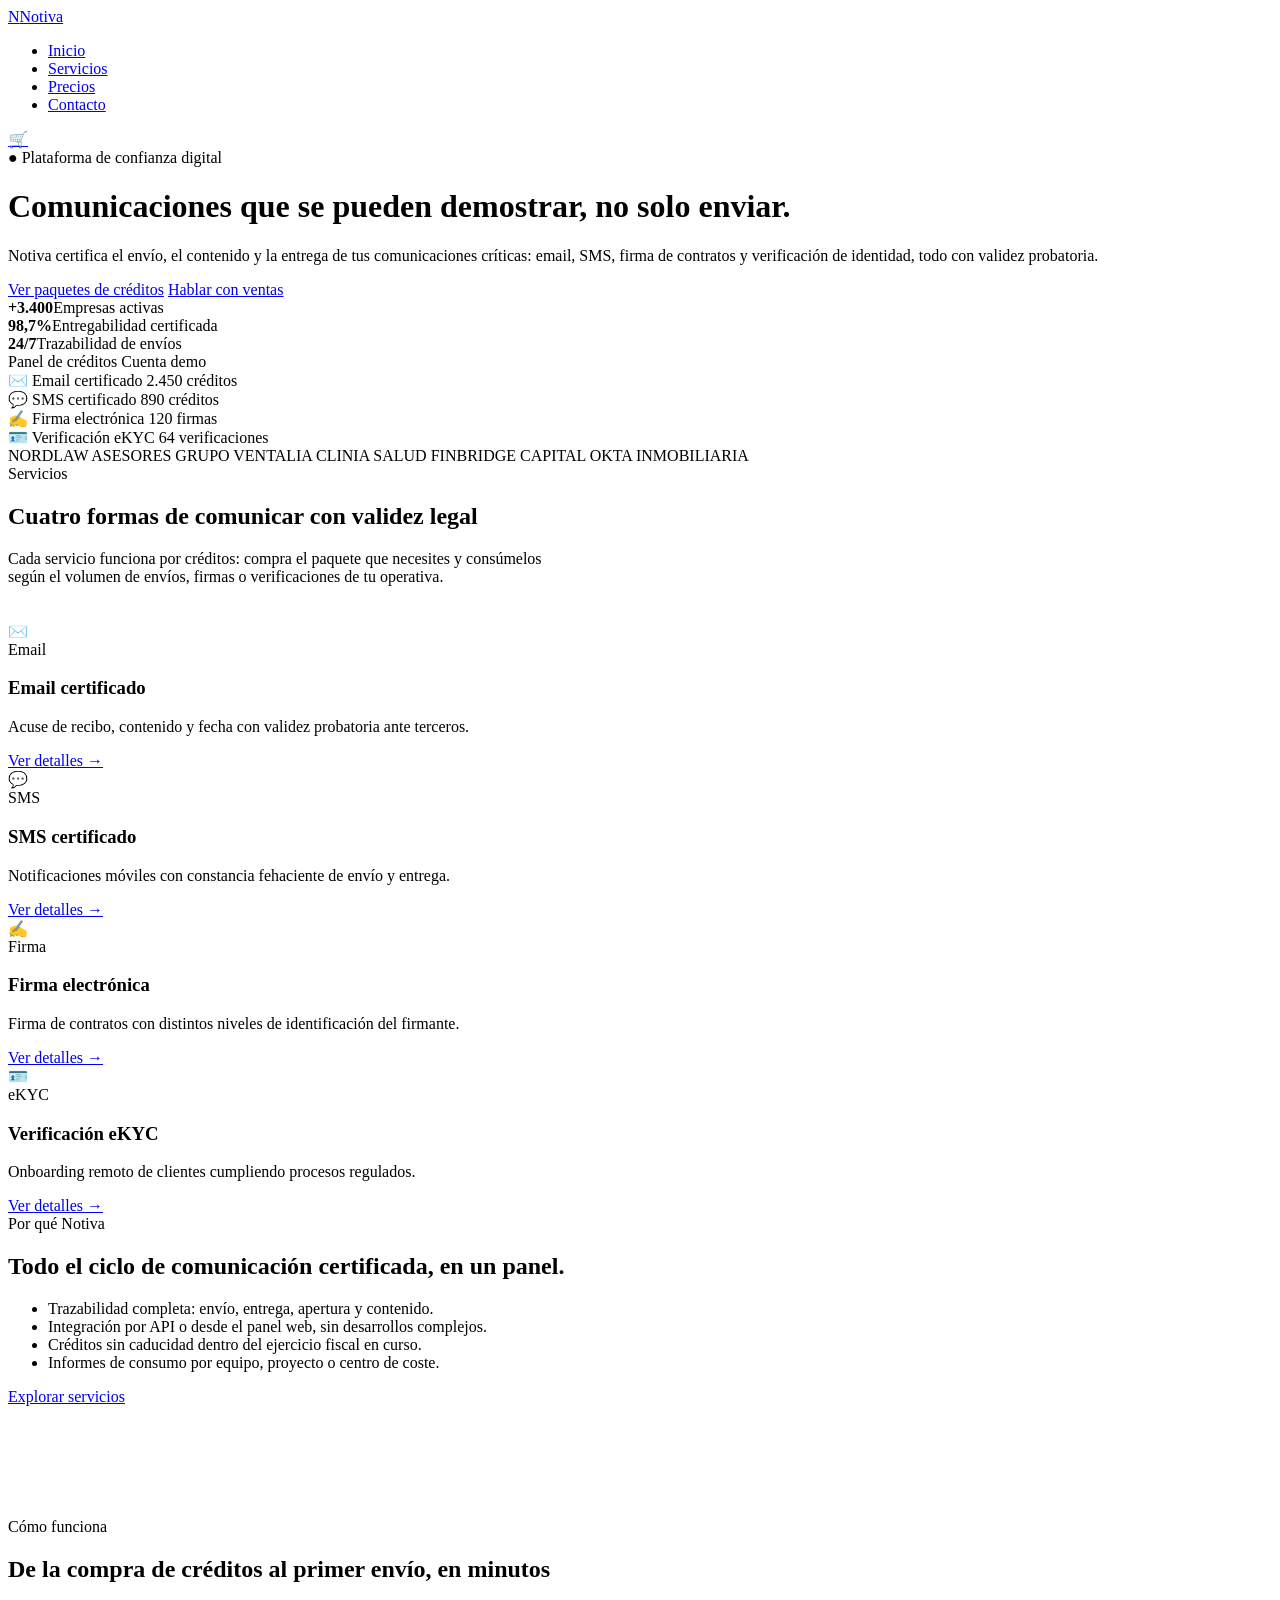
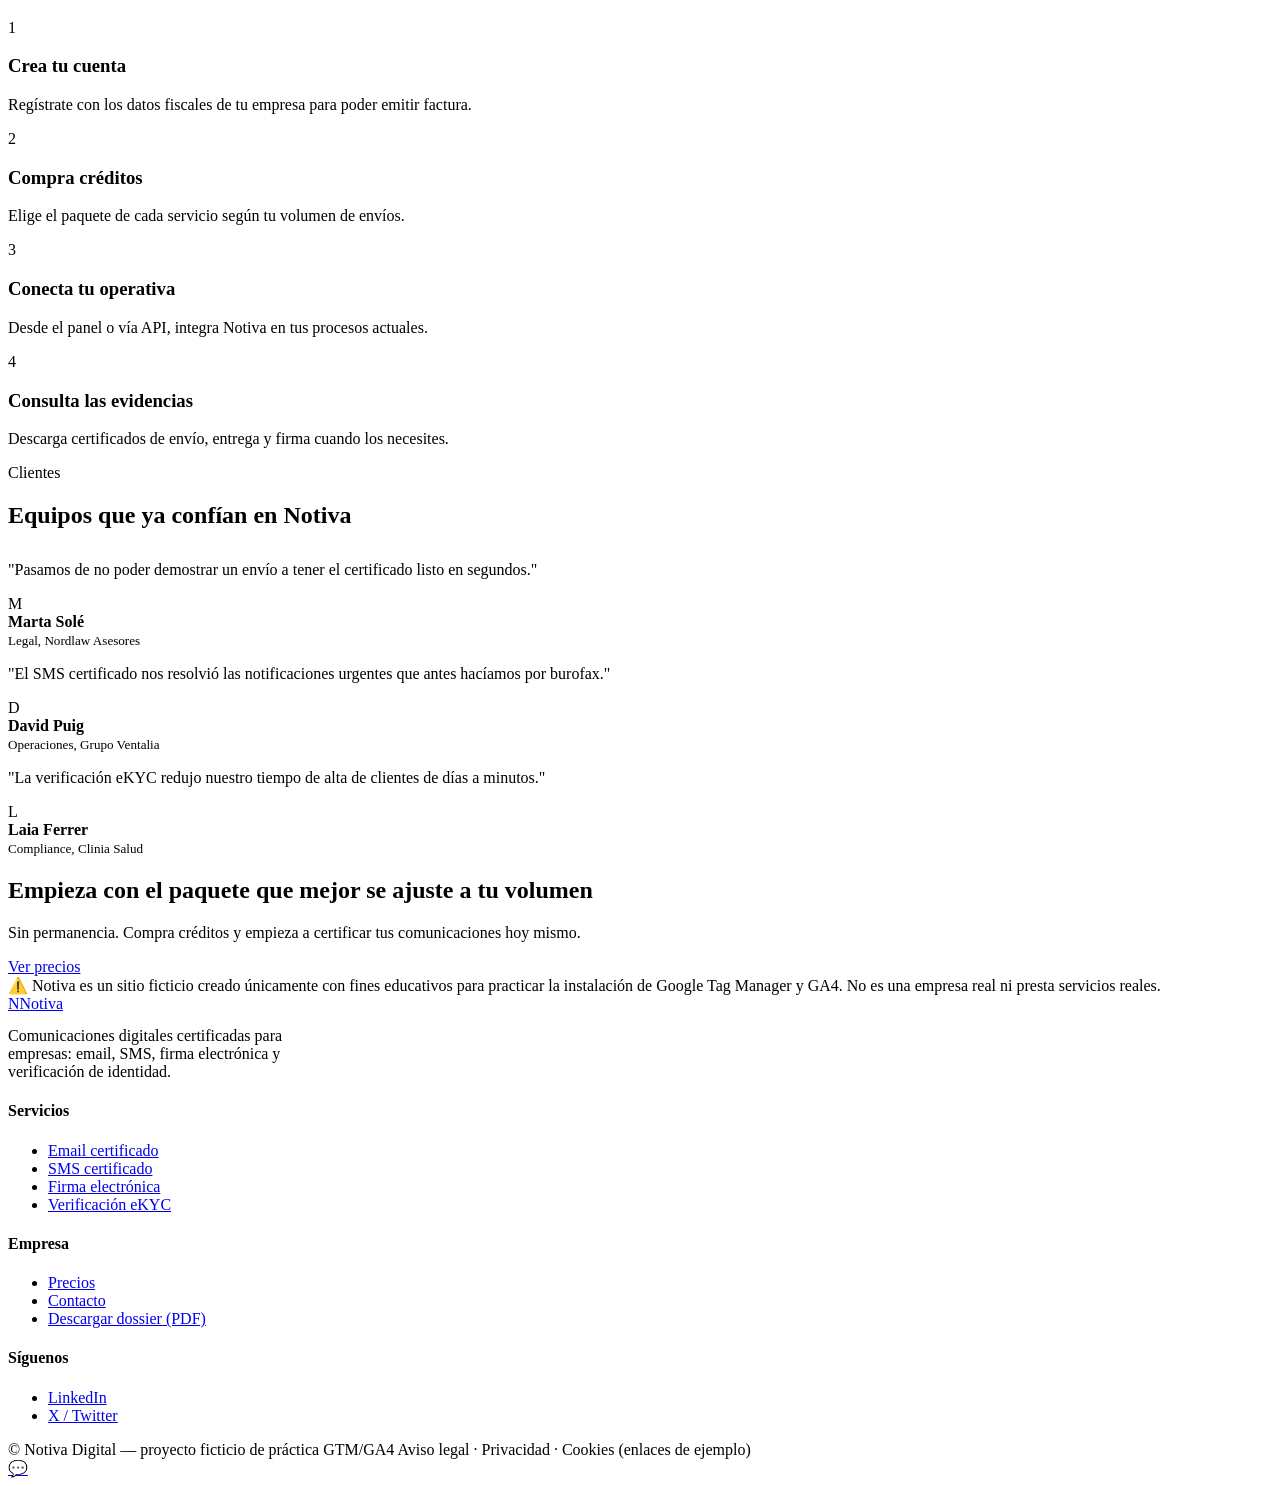
==== index.html @ 17e7657e "Add files via upload Primera versión del sitio Notiva" ====
<!DOCTYPE html>
<html lang="es">
<head>
<meta charset="UTF-8">
<meta name="viewport" content="width=device-width, initial-scale=1.0">
<title>Notiva — Comunicaciones digitales certificadas para empresas</title>
<meta name="description" content="Notiva (sitio ficticio de práctica): email certificado, SMS certificado, firma electrónica y verificación eKYC para empresas.">

<!-- ============================================================
     GOOGLE TAG MANAGER — instala aquí el snippet de <head> (Fase 1)
     Pégalo justo debajo de esta línea.
     ============================================================ -->
<!-- Fin snippet GTM cabecera -->

<link rel="preconnect" href="https://fonts.googleapis.com">
<link rel="preconnect" href="https://fonts.gstatic.com" crossorigin>
<link href="https://fonts.googleapis.com/css2?family=Space+Grotesk:wght@500;700&family=Inter:wght@400;500;600;700;800&display=swap" rel="stylesheet">
<link rel="stylesheet" href="css/styles.css">
</head>
<body>

<!-- ============================================================
     GOOGLE TAG MANAGER (noscript) — pégalo justo después de <body>
     ============================================================ -->
<!-- Fin GTM (noscript) -->

<nav class="nav">
  <div class="nav-inner">
    <a href="index.html" class="logo"><span class="logo-mark">N</span>Notiva</a>
    <ul class="nav-links">
      <li><a href="index.html" class="active">Inicio</a></li>
      <li><a href="servicios.html">Servicios</a></li>
      <li><a href="precios.html">Precios</a></li>
      <li><a href="contacto.html">Contacto</a></li>
    </ul>
    <div class="nav-right">
      <div data-account-area style="display:flex;gap:10px;"></div>
      <a href="carrito.html" class="icon-btn" aria-label="Carrito">
        🛒
        <span class="badge-count" data-cart-badge style="display:none;">0</span>
      </a>
    </div>
  </div>
</nav>

<header class="hero">
  <div class="container hero-grid">
    <div>
      <span class="eyebrow">● Plataforma de confianza digital</span>
      <h1>Comunicaciones que se pueden demostrar, no solo enviar.</h1>
      <p class="lead">Notiva certifica el envío, el contenido y la entrega de tus comunicaciones críticas: email, SMS, firma de contratos y verificación de identidad, todo con validez probatoria.</p>
      <div class="hero-cta">
        <a href="precios.html" class="btn btn-primary">Ver paquetes de créditos</a>
        <a href="contacto.html" class="btn btn-outline">Hablar con ventas</a>
      </div>
      <div class="hero-stats">
        <div class="stat"><b>+3.400</b><span>Empresas activas</span></div>
        <div class="stat"><b>98,7%</b><span>Entregabilidad certificada</span></div>
        <div class="stat"><b>24/7</b><span>Trazabilidad de envíos</span></div>
      </div>
    </div>
    <div class="hero-board">
      <div class="hero-board-head">
        <span>Panel de créditos</span>
        <span>Cuenta demo</span>
      </div>
      <div class="hero-board-row">
        <span class="name">✉️ Email certificado</span>
        <span class="pill pill-purple">2.450 créditos</span>
      </div>
      <div class="hero-board-row">
        <span class="name">💬 SMS certificado</span>
        <span class="pill pill-yellow">890 créditos</span>
      </div>
      <div class="hero-board-row">
        <span class="name">✍️ Firma electrónica</span>
        <span class="pill pill-green">120 firmas</span>
      </div>
      <div class="hero-board-row">
        <span class="name">🪪 Verificación eKYC</span>
        <span class="pill pill-coral">64 verificaciones</span>
      </div>
    </div>
  </div>
</header>

<section class="section--tight">
  <div class="container">
    <div class="logo-strip">
      <span>NORDLAW ASESORES</span>
      <span>GRUPO VENTALIA</span>
      <span>CLINIA SALUD</span>
      <span>FINBRIDGE CAPITAL</span>
      <span>OKTA INMOBILIARIA</span>
    </div>
  </div>
</section>

<section class="section" id="servicios">
  <div class="container">
    <span class="eyebrow">Servicios</span>
    <h2>Cuatro formas de comunicar con validez legal</h2>
    <p style="max-width:560px;">Cada servicio funciona por créditos: compra el paquete que necesites y consúmelos según el volumen de envíos, firmas o verificaciones de tu operativa.</p>

    <div class="grid grid-4" style="margin-top:36px;">
      <div class="card service-card">
        <div class="icon bg-purple">✉️</div>
        <span class="pill pill-purple">Email</span>
        <h3>Email certificado</h3>
        <p>Acuse de recibo, contenido y fecha con validez probatoria ante terceros.</p>
        <a href="servicios.html#email" class="card-link">Ver detalles →</a>
      </div>
      <div class="card service-card">
        <div class="icon bg-yellow">💬</div>
        <span class="pill pill-yellow">SMS</span>
        <h3>SMS certificado</h3>
        <p>Notificaciones móviles con constancia fehaciente de envío y entrega.</p>
        <a href="servicios.html#sms" class="card-link">Ver detalles →</a>
      </div>
      <div class="card service-card">
        <div class="icon bg-green">✍️</div>
        <span class="pill pill-green">Firma</span>
        <h3>Firma electrónica</h3>
        <p>Firma de contratos con distintos niveles de identificación del firmante.</p>
        <a href="servicios.html#firma" class="card-link">Ver detalles →</a>
      </div>
      <div class="card service-card">
        <div class="icon bg-coral">🪪</div>
        <span class="pill pill-coral">eKYC</span>
        <h3>Verificación eKYC</h3>
        <p>Onboarding remoto de clientes cumpliendo procesos regulados.</p>
        <a href="servicios.html#ekyc" class="card-link">Ver detalles →</a>
      </div>
    </div>
  </div>
</section>

<section class="section" style="background:#fff;border-top:1px solid var(--line);border-bottom:1px solid var(--line);">
  <div class="container split">
    <div>
      <span class="eyebrow">Por qué Notiva</span>
      <h2>Todo el ciclo de comunicación certificada, en un panel.</h2>
      <ul class="checklist">
        <li>Trazabilidad completa: envío, entrega, apertura y contenido.</li>
        <li>Integración por API o desde el panel web, sin desarrollos complejos.</li>
        <li>Créditos sin caducidad dentro del ejercicio fiscal en curso.</li>
        <li>Informes de consumo por equipo, proyecto o centro de coste.</li>
      </ul>
      <a href="servicios.html" class="btn btn-dark">Explorar servicios</a>
    </div>
    <div class="card" style="background:var(--ink);color:#fff;">
      <span class="pill pill-purple" style="margin-bottom:16px;">Caso de uso</span>
      <h3 style="color:#fff;">Notificaciones de impago certificadas</h3>
      <p style="color:rgba(255,255,255,.7);">Un departamento financiero envía 1.200 avisos de vencimiento al mes por email y SMS certificado, reduciendo la morosidad un 18% al poder demostrar la entrega ante el cliente.</p>
    </div>
  </div>
</section>

<section class="section">
  <div class="container">
    <span class="eyebrow">Cómo funciona</span>
    <h2>De la compra de créditos al primer envío, en minutos</h2>
    <div class="steps" style="margin-top:36px;">
      <div class="card step-card"><div class="num">1</div><h3>Crea tu cuenta</h3><p>Regístrate con los datos fiscales de tu empresa para poder emitir factura.</p></div>
      <div class="card step-card"><div class="num">2</div><h3>Compra créditos</h3><p>Elige el paquete de cada servicio según tu volumen de envíos.</p></div>
      <div class="card step-card"><div class="num">3</div><h3>Conecta tu operativa</h3><p>Desde el panel o vía API, integra Notiva en tus procesos actuales.</p></div>
      <div class="card step-card"><div class="num">4</div><h3>Consulta las evidencias</h3><p>Descarga certificados de envío, entrega y firma cuando los necesites.</p></div>
    </div>
  </div>
</section>

<section class="section" style="background:#fff;border-top:1px solid var(--line);">
  <div class="container">
    <span class="eyebrow">Clientes</span>
    <h2>Equipos que ya confían en Notiva</h2>
    <div class="grid grid-3" style="margin-top:32px;">
      <div class="card quote-card">
        <p>"Pasamos de no poder demostrar un envío a tener el certificado listo en segundos."</p>
        <div class="who"><span class="av">M</span><div><b>Marta Solé</b><br><span style="font-size:.82rem;color:var(--ink-soft);">Legal, Nordlaw Asesores</span></div></div>
      </div>
      <div class="card quote-card">
        <p>"El SMS certificado nos resolvió las notificaciones urgentes que antes hacíamos por burofax."</p>
        <div class="who"><span class="av">D</span><div><b>David Puig</b><br><span style="font-size:.82rem;color:var(--ink-soft);">Operaciones, Grupo Ventalia</span></div></div>
      </div>
      <div class="card quote-card">
        <p>"La verificación eKYC redujo nuestro tiempo de alta de clientes de días a minutos."</p>
        <div class="who"><span class="av">L</span><div><b>Laia Ferrer</b><br><span style="font-size:.82rem;color:var(--ink-soft);">Compliance, Clinia Salud</span></div></div>
      </div>
    </div>
  </div>
</section>

<section class="section">
  <div class="container">
    <div class="cta-band">
      <h2>Empieza con el paquete que mejor se ajuste a tu volumen</h2>
      <p>Sin permanencia. Compra créditos y empieza a certificar tus comunicaciones hoy mismo.</p>
      <div class="hero-cta" style="justify-content:center;">
        <a href="precios.html" class="btn btn-primary">Ver precios</a>
        <a href="contacto.html" class="btn btn-outline" style="border-color:rgba(255,255,255,.3);color:#fff;">Contactar con ventas</a>
      </div>
    </div>
  </div>
</section>

<footer>
  <div class="container">
    <div class="footer-disclaimer">⚠️ Notiva es un sitio ficticio creado únicamente con fines educativos para practicar la instalación de Google Tag Manager y GA4. No es una empresa real ni presta servicios reales.</div>
    <div class="footer-grid">
      <div>
        <a href="index.html" class="logo"><span class="logo-mark">N</span>Notiva</a>
        <p style="margin-top:14px;max-width:280px;">Comunicaciones digitales certificadas para empresas: email, SMS, firma electrónica y verificación de identidad.</p>
      </div>
      <div><h4>Servicios</h4><ul>
        <li><a href="servicios.html#email">Email certificado</a></li>
        <li><a href="servicios.html#sms">SMS certificado</a></li>
        <li><a href="servicios.html#firma">Firma electrónica</a></li>
        <li><a href="servicios.html#ekyc">Verificación eKYC</a></li>
      </ul></div>
      <div><h4>Empresa</h4><ul>
        <li><a href="precios.html">Precios</a></li>
        <li><a href="contacto.html">Contacto</a></li>
        <li><a href="assets/dossier-notiva.pdf" download>Descargar dossier (PDF)</a></li>
      </ul></div>
      <div><h4>Síguenos</h4><ul>
        <li><a href="https://www.linkedin.com" target="_blank" rel="noopener">LinkedIn</a></li>
        <li><a href="https://www.twitter.com" target="_blank" rel="noopener">X / Twitter</a></li>
      </ul></div>
    </div>
    <div class="footer-bottom">
      <span>© <span id="year"></span> Notiva Digital — proyecto ficticio de práctica GTM/GA4</span>
      <span>Aviso legal · Privacidad · Cookies (enlaces de ejemplo)</span>
    </div>
  </div>
</footer>
<a href="https://wa.me/34600000000" class="wa-float" data-wa-click aria-label="Contactar por WhatsApp" target="_blank" rel="noopener">💬</a>

<script src="js/app.js"></script>
</body>
</html>
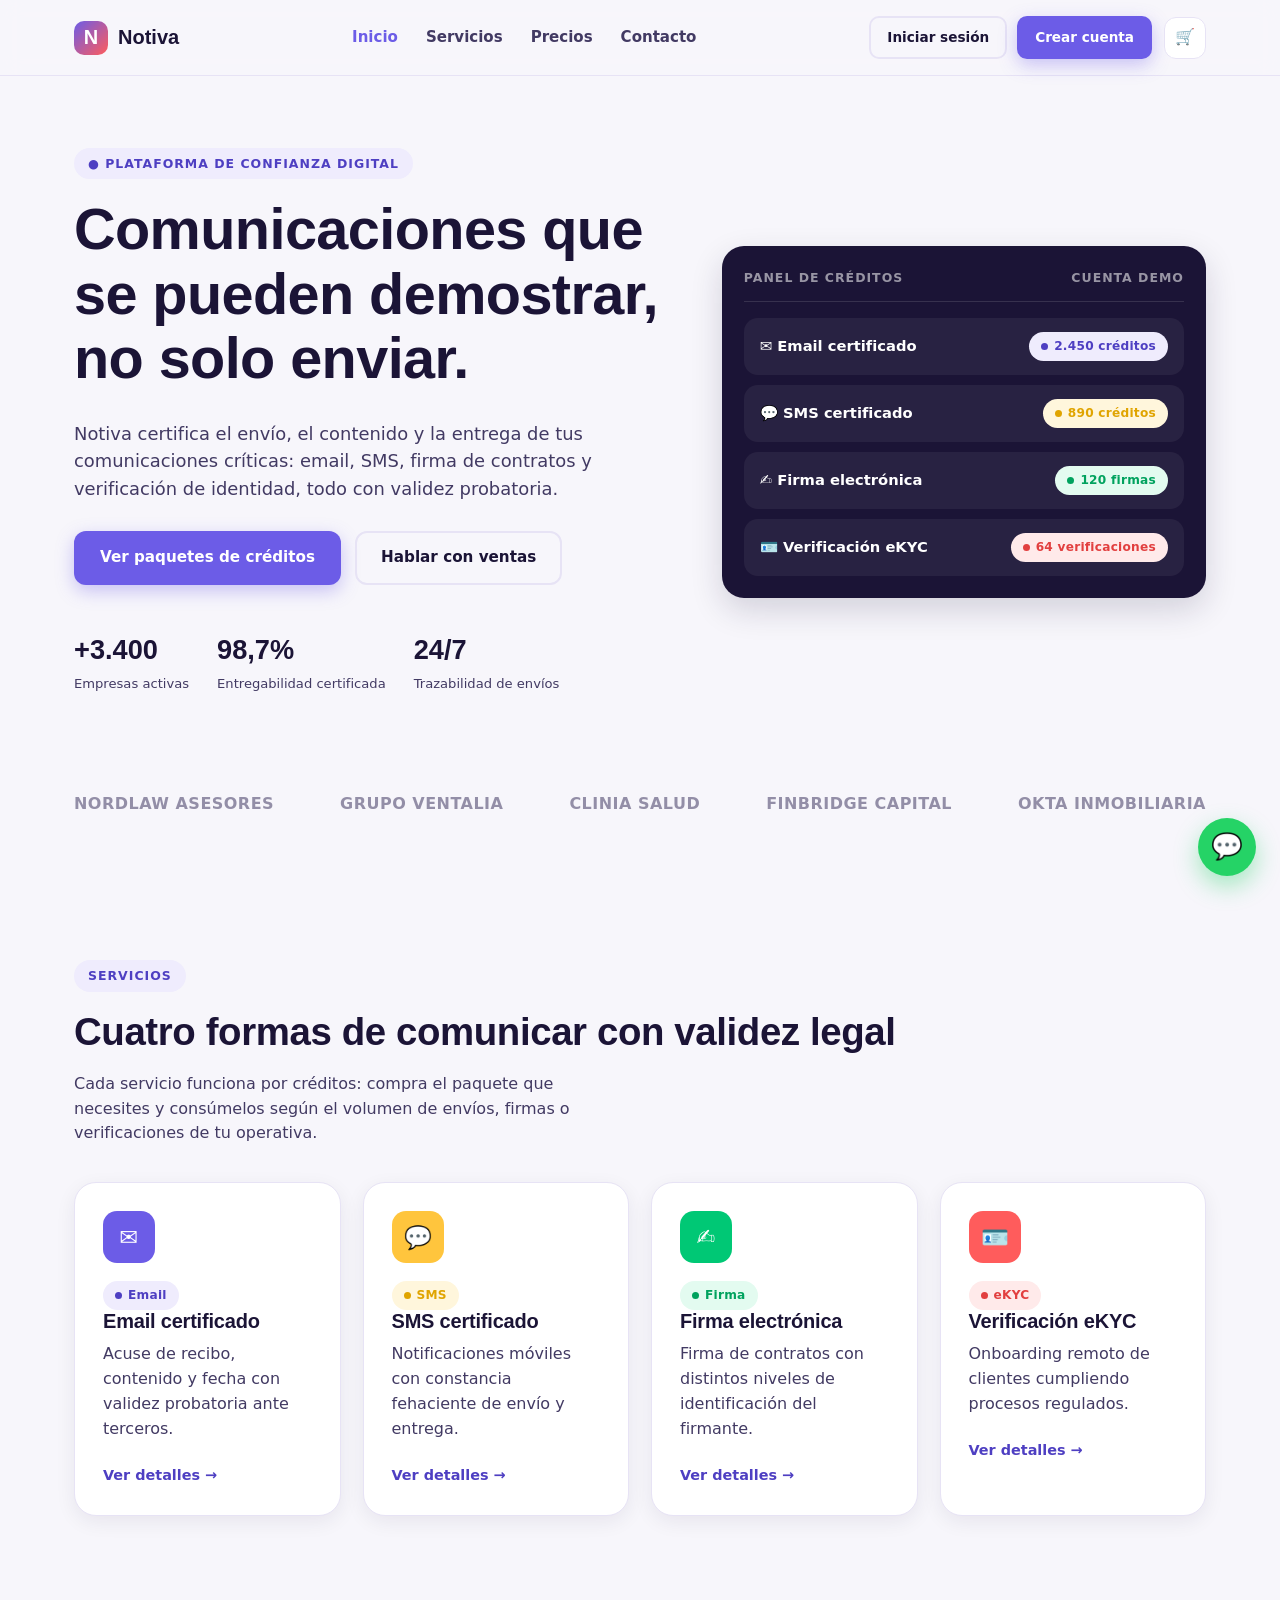
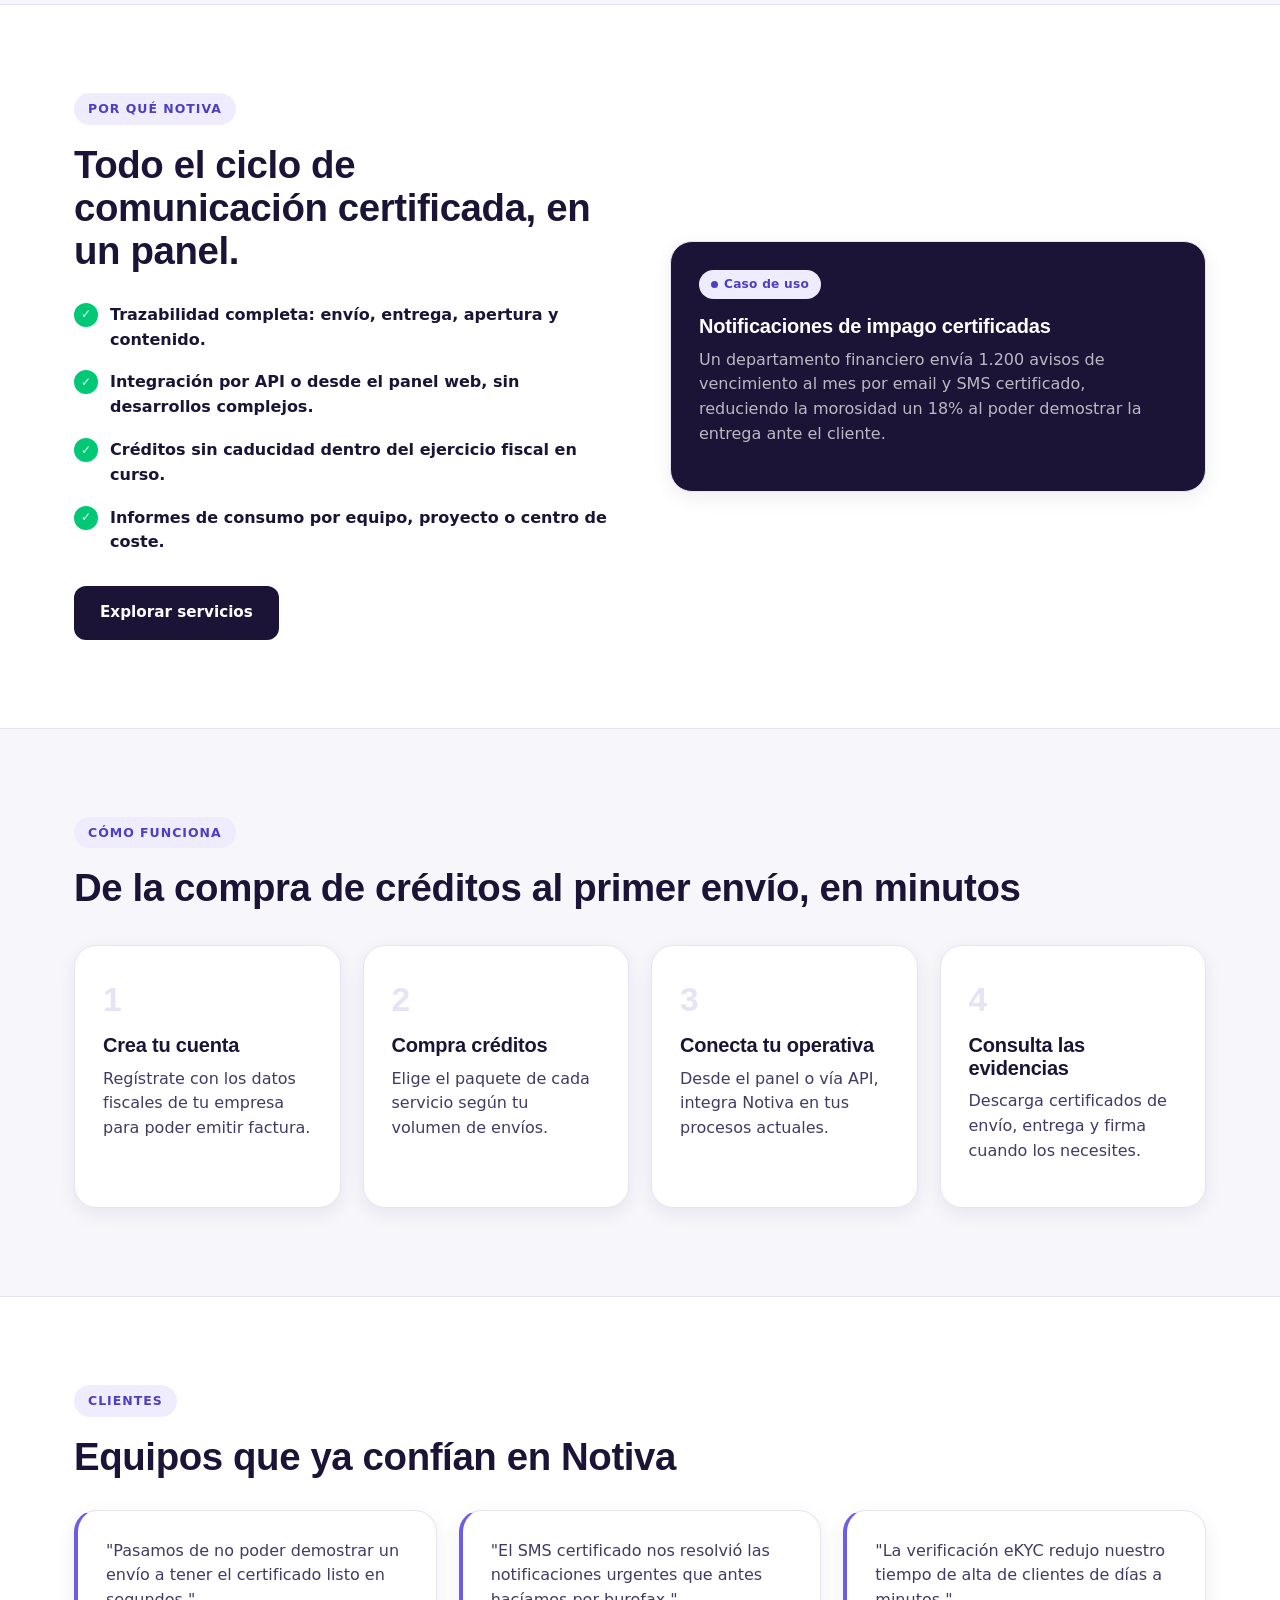
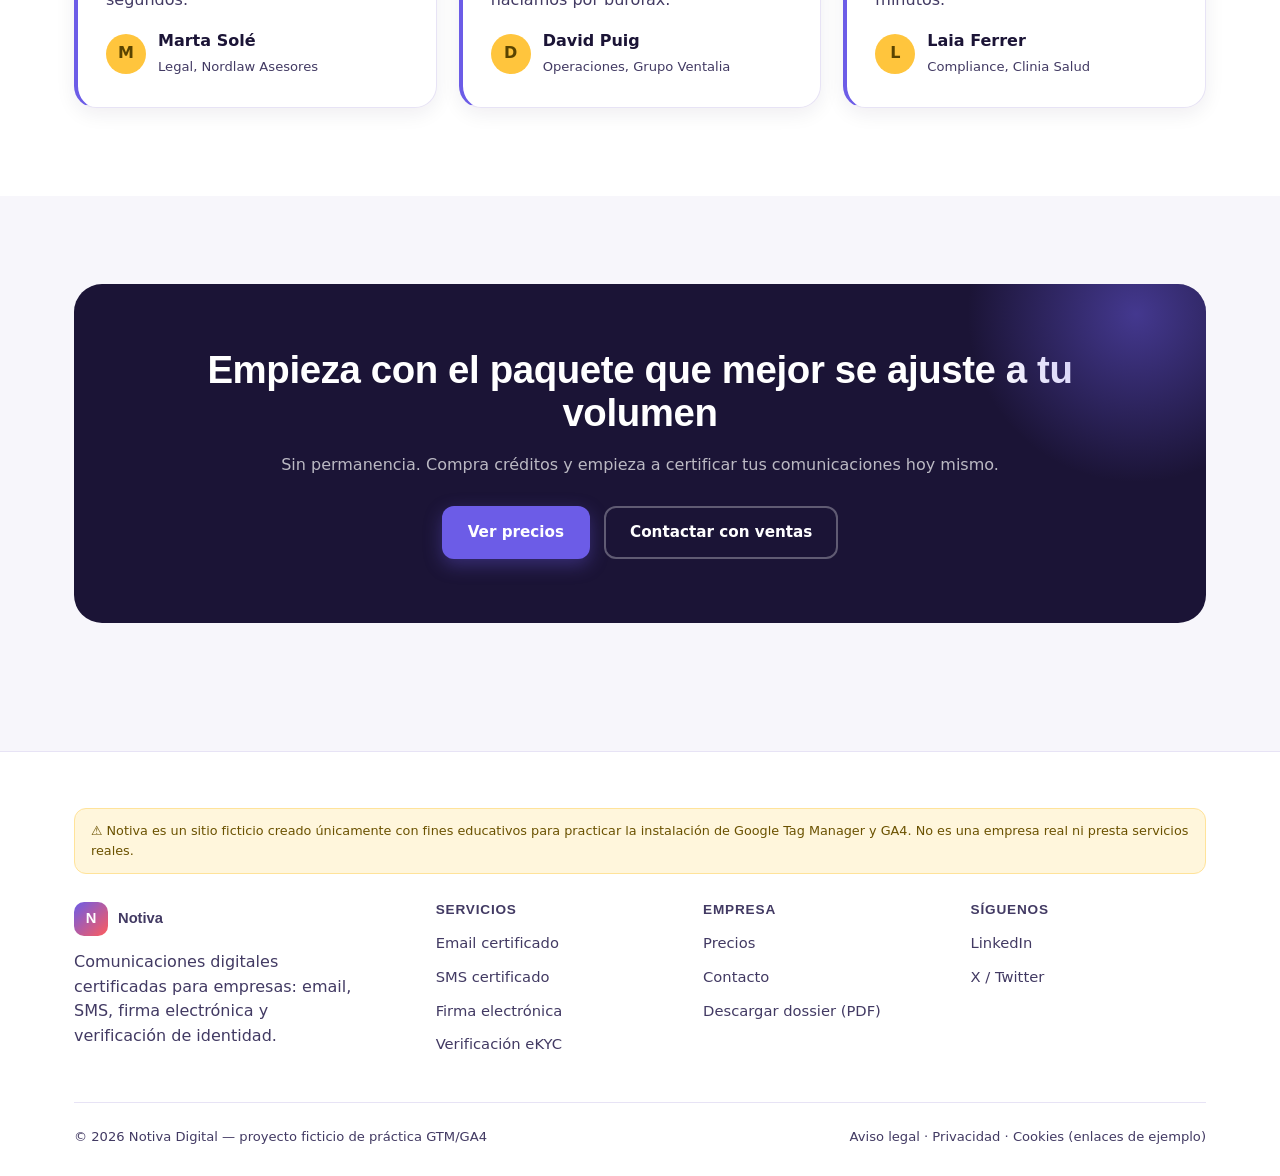
==== commit 609cd42f: "Update index.html" ====
--- a/index.html
+++ b/index.html
@@ -6,11 +6,13 @@
 <title>Notiva — Comunicaciones digitales certificadas para empresas</title>
 <meta name="description" content="Notiva (sitio ficticio de práctica): email certificado, SMS certificado, firma electrónica y verificación eKYC para empresas.">
 
-<!-- ============================================================
-     GOOGLE TAG MANAGER — instala aquí el snippet de <head> (Fase 1)
-     Pégalo justo debajo de esta línea.
-     ============================================================ -->
-<!-- Fin snippet GTM cabecera -->
+<!-- Google Tag Manager -->
+<script>(function(w,d,s,l,i){w[l]=w[l]||[];w[l].push({'gtm.start':
+new Date().getTime(),event:'gtm.js'});var f=d.getElementsByTagName(s)[0],
+j=d.createElement(s),dl=l!='dataLayer'?'&l='+l:'';j.async=true;j.src=
+'https://www.googletagmanager.com/gtm.js?id='+i+dl;f.parentNode.insertBefore(j,f);
+})(window,document,'script','dataLayer','GTM-K36XGDVD');</script>
+<!-- End Google Tag Manager -->
 
 <link rel="preconnect" href="https://fonts.googleapis.com">
 <link rel="preconnect" href="https://fonts.gstatic.com" crossorigin>
--- a/css/styles.css
+++ b/css/styles.css
@@ -0,0 +1,269 @@
+/* ============================================================
+   NOTIVA — Design tokens
+   Inspired by Monday.com: colour-coded status pills, bold
+   rounded cards, high-energy accent palette on a clean canvas.
+   This is a FICTIONAL company created for a GTM/GA4 training
+   exercise. It does not represent any real business.
+   ============================================================ */
+
+:root{
+  /* Palette */
+  --ink:            #1B1436;
+  --ink-soft:       #423A63;
+  --canvas:         #F7F6FB;
+  --canvas-card:    #FFFFFF;
+  --line:           #E7E3F5;
+
+  --purple:         #6C5CE7;  /* Email certificado */
+  --purple-dark:    #4E3FC2;
+  --yellow:         #FFC53D;  /* SMS certificado */
+  --yellow-dark:    #E0A400;
+  --green:          #00C875;  /* Firma electrónica */
+  --green-dark:     #00A25E;
+  --coral:          #FF5C5C;  /* eKYC / verificación */
+  --coral-dark:     #E23F3F;
+
+  --radius-lg: 22px;
+  --radius-md: 14px;
+  --radius-sm: 8px;
+  --shadow-card: 0 6px 20px rgba(27,20,54,0.07);
+  --shadow-pop:  0 12px 32px rgba(27,20,54,0.16);
+}
+
+*{box-sizing:border-box;}
+html{scroll-behavior:smooth;}
+body{
+  margin:0;
+  font-family:'Inter',system-ui,-apple-system,sans-serif;
+  color:var(--ink);
+  background:var(--canvas);
+  line-height:1.55;
+  -webkit-font-smoothing:antialiased;
+}
+h1,h2,h3,h4{
+  font-family:'Space Grotesk','Inter',sans-serif;
+  font-weight:700;
+  line-height:1.12;
+  margin:0 0 .5em;
+  letter-spacing:-0.01em;
+}
+h1{font-size:clamp(2.2rem,4.8vw,3.6rem);}
+h2{font-size:clamp(1.7rem,3.2vw,2.4rem);}
+h3{font-size:1.25rem;}
+p{margin:0 0 1em;color:var(--ink-soft);}
+a{color:inherit;}
+img{max-width:100%;display:block;}
+button{font-family:inherit;}
+
+.container{max-width:1180px;margin:0 auto;padding:0 24px;}
+.section{padding:88px 0;}
+.section--tight{padding:56px 0;}
+.eyebrow{
+  display:inline-flex;align-items:center;gap:8px;
+  font-size:.78rem;font-weight:700;letter-spacing:.08em;
+  text-transform:uppercase;color:var(--purple-dark);
+  background:#EFECFD;padding:6px 14px;border-radius:999px;
+  margin-bottom:18px;
+}
+
+/* ---------- Buttons ---------- */
+.btn{
+  display:inline-flex;align-items:center;justify-content:center;gap:8px;
+  padding:13px 24px;border-radius:12px;font-weight:700;font-size:.95rem;
+  border:2px solid transparent;cursor:pointer;text-decoration:none;
+  transition:transform .15s ease, box-shadow .15s ease, background .15s ease;
+  white-space:nowrap;
+}
+.btn:active{transform:translateY(1px);}
+.btn-primary{background:var(--purple);color:#fff;box-shadow:0 6px 18px rgba(108,92,231,.35);}
+.btn-primary:hover{background:var(--purple-dark);box-shadow:0 8px 22px rgba(108,92,231,.45);}
+.btn-dark{background:var(--ink);color:#fff;}
+.btn-dark:hover{background:#0f0a24;}
+.btn-outline{background:transparent;border-color:var(--line);color:var(--ink);}
+.btn-outline:hover{border-color:var(--purple);color:var(--purple-dark);}
+.btn-ghost{background:transparent;color:var(--purple-dark);padding:8px 4px;}
+.btn-sm{padding:9px 16px;font-size:.85rem;border-radius:10px;}
+.btn-block{width:100%;}
+.btn[disabled]{opacity:.5;cursor:not-allowed;}
+
+/* ---------- Nav ---------- */
+.nav{
+  position:sticky;top:0;z-index:50;background:rgba(247,246,251,.88);
+  backdrop-filter:blur(10px);border-bottom:1px solid var(--line);
+}
+.nav-inner{display:flex;align-items:center;justify-content:space-between;padding:16px 24px;max-width:1180px;margin:0 auto;}
+.logo{display:flex;align-items:center;gap:10px;font-family:'Space Grotesk',sans-serif;font-weight:700;font-size:1.25rem;text-decoration:none;color:var(--ink);}
+.logo-mark{width:34px;height:34px;border-radius:10px;background:linear-gradient(135deg,var(--purple),var(--coral));display:flex;align-items:center;justify-content:center;color:#fff;font-weight:800;}
+.nav-links{display:flex;gap:28px;list-style:none;margin:0;padding:0;}
+.nav-links a{text-decoration:none;font-weight:600;font-size:.94rem;color:var(--ink-soft);}
+.nav-links a:hover,.nav-links a.active{color:var(--purple);}
+.nav-right{display:flex;align-items:center;gap:12px;}
+.icon-btn{position:relative;width:42px;height:42px;border-radius:12px;border:1px solid var(--line);background:#fff;display:flex;align-items:center;justify-content:center;cursor:pointer;text-decoration:none;color:var(--ink);}
+.icon-btn:hover{border-color:var(--purple);}
+.badge-count{position:absolute;top:-6px;right:-6px;background:var(--coral);color:#fff;font-size:.68rem;font-weight:800;min-width:18px;height:18px;border-radius:999px;display:flex;align-items:center;justify-content:center;padding:0 4px;}
+.nav-toggle{display:none;}
+.account-pill{display:flex;align-items:center;gap:8px;background:#fff;border:1px solid var(--line);padding:6px 12px 6px 6px;border-radius:999px;text-decoration:none;font-weight:700;font-size:.85rem;color:var(--ink);}
+.account-pill .av{width:28px;height:28px;border-radius:50%;background:var(--green);color:#fff;display:flex;align-items:center;justify-content:center;font-size:.78rem;font-weight:800;}
+
+/* ---------- Status pills (signature element) ---------- */
+.pill{display:inline-flex;align-items:center;gap:6px;padding:5px 12px;border-radius:999px;font-size:.76rem;font-weight:800;letter-spacing:.02em;}
+.pill::before{content:"";width:7px;height:7px;border-radius:50%;background:currentColor;}
+.pill-purple{background:#EFECFD;color:var(--purple-dark);}
+.pill-yellow{background:#FFF6DC;color:var(--yellow-dark);}
+.pill-green{background:#E3FBF0;color:var(--green-dark);}
+.pill-coral{background:#FFEAEA;color:var(--coral-dark);}
+
+/* ---------- Hero ---------- */
+.hero{padding:72px 0 40px;}
+.hero-grid{display:grid;grid-template-columns:1.1fr .9fr;gap:56px;align-items:center;}
+.hero p.lead{font-size:1.12rem;max-width:520px;}
+.hero-cta{display:flex;gap:14px;margin-top:28px;flex-wrap:wrap;}
+.hero-stats{display:flex;gap:28px;margin-top:44px;flex-wrap:wrap;}
+.stat b{display:block;font-family:'Space Grotesk',sans-serif;font-size:1.7rem;}
+.stat span{font-size:.82rem;color:var(--ink-soft);}
+
+.hero-board{
+  background:var(--ink);border-radius:var(--radius-lg);padding:22px;
+  box-shadow:var(--shadow-pop); color:#fff; position:relative;
+}
+.hero-board-row{display:flex;align-items:center;justify-content:space-between;background:rgba(255,255,255,.06);border-radius:var(--radius-md);padding:14px 16px;margin-bottom:10px;}
+.hero-board-row:last-child{margin-bottom:0;}
+.hero-board-row .name{font-weight:700;font-size:.92rem;}
+.hero-board-head{display:flex;justify-content:space-between;align-items:center;margin-bottom:16px;padding-bottom:14px;border-bottom:1px solid rgba(255,255,255,.12);}
+.hero-board-head span{font-size:.78rem;color:rgba(255,255,255,.55);text-transform:uppercase;letter-spacing:.08em;font-weight:700;}
+
+/* ---------- Logo strip ---------- */
+.logo-strip{display:flex;flex-wrap:wrap;gap:36px;align-items:center;justify-content:space-between;opacity:.55;font-weight:700;letter-spacing:.03em;color:var(--ink-soft);}
+
+/* ---------- Cards / grid ---------- */
+.grid{display:grid;gap:22px;}
+.grid-2{grid-template-columns:repeat(2,1fr);}
+.grid-3{grid-template-columns:repeat(3,1fr);}
+.grid-4{grid-template-columns:repeat(4,1fr);}
+
+.card{
+  background:var(--canvas-card);border:1px solid var(--line);border-radius:var(--radius-lg);
+  padding:28px;box-shadow:var(--shadow-card);
+}
+.service-card{position:relative;overflow:hidden;}
+.service-card .icon{width:52px;height:52px;border-radius:14px;display:flex;align-items:center;justify-content:center;font-size:1.4rem;margin-bottom:18px;color:#fff;}
+.service-card a.card-link{display:inline-flex;align-items:center;gap:6px;font-weight:700;text-decoration:none;color:var(--purple-dark);margin-top:6px;font-size:.9rem;}
+
+.bg-purple{background:var(--purple);} .bg-yellow{background:var(--yellow);} .bg-green{background:var(--green);} .bg-coral{background:var(--coral);}
+
+/* ---------- Feature split ---------- */
+.split{display:grid;grid-template-columns:1fr 1fr;gap:60px;align-items:center;}
+.checklist{list-style:none;padding:0;margin:22px 0;}
+.checklist li{display:flex;gap:12px;padding:9px 0;font-weight:600;color:var(--ink);}
+.checklist li::before{content:"✓";width:24px;height:24px;flex:none;border-radius:50%;background:var(--green);color:#fff;display:flex;align-items:center;justify-content:center;font-size:.75rem;font-weight:900;}
+
+/* ---------- Pricing ---------- */
+.service-tabs{display:flex;gap:10px;flex-wrap:wrap;margin-bottom:36px;}
+.tab-btn{border:2px solid var(--line);background:#fff;padding:11px 20px;border-radius:12px;font-weight:700;cursor:pointer;font-size:.88rem;color:var(--ink-soft);}
+.tab-btn.active{border-color:var(--purple);color:var(--purple-dark);background:#F3F1FE;}
+.pricing-panel{display:none;}
+.pricing-panel.active{display:block;animation:fade .25s ease;}
+@keyframes fade{from{opacity:0;transform:translateY(6px);}to{opacity:1;transform:none;}}
+
+.price-card{display:flex;flex-direction:column;border:2px solid var(--line);}
+.price-card.featured{border-color:var(--purple);position:relative;}
+.price-card.featured::before{content:"Más popular";position:absolute;top:-13px;left:24px;background:var(--purple);color:#fff;font-size:.7rem;font-weight:800;padding:4px 12px;border-radius:999px;}
+.price-card h3{margin-bottom:4px;}
+.price-card .credits{color:var(--ink-soft);font-size:.88rem;margin-bottom:18px;}
+.price-card .amount{font-family:'Space Grotesk',sans-serif;font-size:2.4rem;font-weight:700;margin-bottom:4px;}
+.price-card .amount span{font-size:1rem;font-weight:600;color:var(--ink-soft);}
+.price-card .per-credit{font-size:.8rem;color:var(--ink-soft);margin-bottom:20px;}
+.price-card ul{list-style:none;padding:0;margin:0 0 24px;flex:1;}
+.price-card ul li{padding:7px 0;font-size:.9rem;display:flex;gap:8px;color:var(--ink);}
+.price-card ul li::before{content:"•";color:var(--purple);font-weight:900;}
+
+/* ---------- Steps ---------- */
+.steps{display:grid;grid-template-columns:repeat(4,1fr);gap:22px;}
+.step-card .num{font-family:'Space Grotesk',sans-serif;font-size:2.1rem;font-weight:700;color:var(--line);margin-bottom:8px;}
+
+/* ---------- Testimonials ---------- */
+.quote-card{border-left:4px solid var(--purple);}
+.quote-card .who{display:flex;align-items:center;gap:12px;margin-top:16px;}
+.quote-card .who .av{width:40px;height:40px;border-radius:50%;background:var(--yellow);display:flex;align-items:center;justify-content:center;font-weight:800;color:#5a4400;}
+
+/* ---------- CTA band ---------- */
+.cta-band{background:var(--ink);border-radius:28px;padding:64px;color:#fff;text-align:center;position:relative;overflow:hidden;}
+.cta-band h2{color:#fff;}
+.cta-band p{color:rgba(255,255,255,.7);}
+.cta-band::after{content:"";position:absolute;width:340px;height:340px;background:radial-gradient(circle,rgba(108,92,231,.5),transparent 70%);top:-140px;right:-100px;}
+
+/* ---------- Footer ---------- */
+footer{background:#fff;border-top:1px solid var(--line);padding:56px 0 28px;margin-top:40px;}
+.footer-grid{display:grid;grid-template-columns:1.4fr 1fr 1fr 1fr;gap:32px;margin-bottom:36px;}
+.footer-grid h4{font-size:.85rem;text-transform:uppercase;letter-spacing:.06em;color:var(--ink-soft);margin-bottom:14px;}
+.footer-grid ul{list-style:none;padding:0;margin:0;}
+.footer-grid li{margin-bottom:9px;}
+.footer-grid a{text-decoration:none;color:var(--ink-soft);font-size:.92rem;}
+.footer-grid a:hover{color:var(--purple);}
+.footer-bottom{display:flex;justify-content:space-between;align-items:center;padding-top:24px;border-top:1px solid var(--line);font-size:.82rem;color:var(--ink-soft);flex-wrap:wrap;gap:10px;}
+.footer-disclaimer{background:#FFF6DC;border:1px solid #FFE39A;color:#6b5200;font-size:.8rem;padding:12px 16px;border-radius:12px;margin-bottom:28px;}
+
+/* ---------- Forms ---------- */
+.form-card{max-width:520px;margin:0 auto;}
+.field{margin-bottom:18px;}
+.field label{display:block;font-weight:700;font-size:.86rem;margin-bottom:6px;}
+.field input,.field select,.field textarea{
+  width:100%;padding:12px 14px;border-radius:10px;border:1.5px solid var(--line);
+  font-family:inherit;font-size:.95rem;background:#fff;color:var(--ink);
+}
+.field input:focus,.field select:focus,.field textarea:focus{outline:none;border-color:var(--purple);}
+.field-row{display:grid;grid-template-columns:1fr 1fr;gap:14px;}
+.checkbox-row{display:flex;align-items:flex-start;gap:10px;font-size:.86rem;color:var(--ink-soft);margin-bottom:22px;}
+.checkbox-row input{margin-top:3px;}
+.helper{font-size:.8rem;color:var(--ink-soft);margin-top:-10px;margin-bottom:18px;}
+.form-note{display:flex;gap:10px;background:#F3F1FE;border-radius:12px;padding:14px 16px;font-size:.85rem;color:var(--purple-dark);margin-bottom:24px;}
+
+/* ---------- Cart / checkout ---------- */
+.cart-item{display:flex;align-items:center;gap:16px;padding:18px 0;border-bottom:1px solid var(--line);}
+.cart-item .thumb{width:52px;height:52px;border-radius:12px;display:flex;align-items:center;justify-content:center;color:#fff;font-size:1.2rem;flex:none;}
+.cart-item .info{flex:1;}
+.cart-item .info b{display:block;}
+.cart-item .info span{font-size:.82rem;color:var(--ink-soft);}
+.cart-item .qty{display:flex;align-items:center;gap:8px;}
+.cart-item .qty button{width:28px;height:28px;border-radius:8px;border:1px solid var(--line);background:#fff;cursor:pointer;font-weight:800;}
+.cart-item .price{font-weight:800;width:90px;text-align:right;}
+.remove-link{background:none;border:none;color:var(--coral-dark);font-size:.78rem;font-weight:700;cursor:pointer;padding:0;margin-top:4px;}
+.summary-row{display:flex;justify-content:space-between;padding:8px 0;font-size:.92rem;color:var(--ink-soft);}
+.summary-row.total{font-weight:800;color:var(--ink);font-size:1.15rem;border-top:1px solid var(--line);margin-top:10px;padding-top:14px;}
+.empty-state{text-align:center;padding:60px 20px;}
+.empty-state .icon{font-size:2.6rem;margin-bottom:10px;}
+
+/* ---------- WhatsApp floating button ---------- */
+.wa-float{
+  position:fixed;bottom:24px;right:24px;z-index:60;
+  background:#25D366;color:#fff;width:58px;height:58px;border-radius:50%;
+  display:flex;align-items:center;justify-content:center;font-size:1.6rem;
+  box-shadow:0 10px 24px rgba(37,211,102,.4);text-decoration:none;
+}
+
+/* ---------- Toast ---------- */
+.toast{
+  position:fixed;bottom:24px;left:50%;transform:translateX(-50%) translateY(20px);
+  background:var(--ink);color:#fff;padding:14px 22px;border-radius:12px;
+  font-weight:700;font-size:.9rem;opacity:0;pointer-events:none;transition:all .3s ease;
+  z-index:80;display:flex;align-items:center;gap:10px;box-shadow:var(--shadow-pop);
+}
+.toast.show{opacity:1;transform:translateX(-50%) translateY(0);}
+
+/* ---------- Confirmation page ---------- */
+.confirm-box{max-width:560px;margin:0 auto;text-align:center;}
+.confirm-icon{width:76px;height:76px;border-radius:50%;background:var(--green);color:#fff;display:flex;align-items:center;justify-content:center;font-size:2.2rem;margin:0 auto 22px;}
+.order-summary{text-align:left;margin-top:28px;}
+
+/* ---------- Responsive ---------- */
+@media(max-width:900px){
+  .hero-grid,.split,.footer-grid{grid-template-columns:1fr;}
+  .grid-4,.grid-3,.grid-2,.steps{grid-template-columns:repeat(2,1fr);}
+  .nav-links{display:none;}
+}
+@media(max-width:560px){
+  .grid-4,.grid-3,.grid-2,.steps{grid-template-columns:1fr;}
+  .field-row{grid-template-columns:1fr;}
+  .section{padding:56px 0;}
+  .cta-band{padding:40px 24px;}
+}
